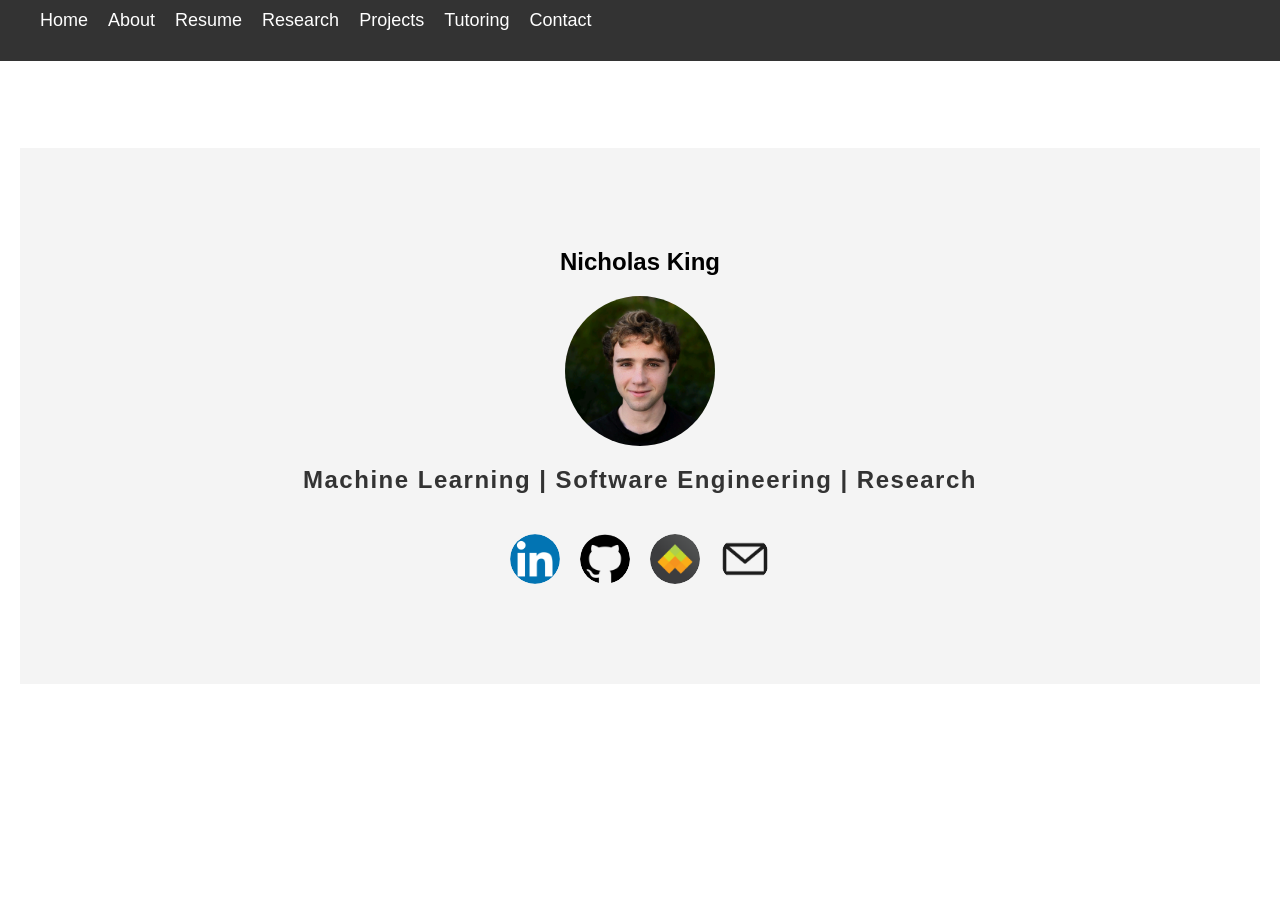
==== index.html @ 373a7e51 "04/12/2025 Update 1" ====
\index.html
<!DOCTYPE html>
<html lang="en">
<head>
    <meta charset="UTF-8">
    <meta name="viewport" content="width=device-width, initial-scale=1.0">
    <title>Starfractor's Homepage</title>
    <link rel="stylesheet" href="css/styles.css">
</head>

<body>
    <!-- Navigation Bar -->
    <nav>
        <ul>
            <li><a href="index.html">Home</a></li>
            <li><a href="about.html">About</a></li>
            <li><a href="resume.html">Resume</a></li>
            <li><a href="research.html">Research</a></li>
            <li><a href="projects.html">Projects</a></li>
            <li><a href="tutoring.html">Tutoring</a></li>
            <li><a href="contact.html">Contact</a></li>
        </ul>
    </nav>

    <!-- Page Content -->
    <div class="content">
        <!-- Home Section -->
        <section class="home-section">
            <h1>Nicholas King</h1>
            <img src="img/Nicholas_King_Profile.jpg" alt="Nicholas King Profile">
            <p class="subtitle">Machine Learning | Software Engineering | Research</p>

            <!-- Social Media Buttons -->
            <div class="social-buttons">
                <a href="https://www.linkedin.com/in/ncking/" target="_blank">
                    <img src="img/linkedin_logo.png" alt="LinkedIn">
                </a>
                <a href="https://github.com/Starfractor" target="_blank">
                    <img src="img/github_logo.png" alt="GitHub">
                </a>
                <a href="https://www.wyzant.com/Tutors/nicholck" target="_blank">
                    <img src="img/wyzant_logo.png" alt="Wyzant">
                </a>
                <a href="mailto:nicholck.king@gmail.com">
                    <img src="img/email_logo.png" alt="Email">
                </a>
            </div>
        </section>
    </div>
</body>
</html>
---- css/styles.css ----
/* Basic reset */
* {
    margin: 0;
    padding: 0;
    box-sizing: border-box;
}

/* Styling the body */
body {
    font-family: Arial, sans-serif;
}

/* Navbar styling */
nav {
    background-color: #333;
    padding: 10px 20px;
    position: fixed;
    width: 100%;
    top: 0;
    z-index: 1000;
}

nav ul {
    list-style: none;
    display: flex;
    justify-content: flex-start;
}

nav ul li {
    margin-right: 20px;
}

nav ul li a {
    color: white;
    text-decoration: none;
    font-size: 18px;
}

nav ul li a:hover {
    color: #f0a500;
}

/* Add some padding to the page content */
.content {
    padding: 80px 20px;
}

/* Sections styling */
section {
    margin: 50px 0;
    padding: 40px;
}

/* Home section styling */
.home-section {
    background-color: #f4f4f4;
    text-align: center;
    padding: 100px 20px;
}

/* Style for subtitle text in the Home section */
.home-section p.subtitle {
    font-size: 24px;
    color: #333;
    margin-top: 20px;
    font-weight: bold;
    letter-spacing: 1.5px;
}

/* Image styling for the home section */
.home-section img {
    margin-top: 20px;
    width: 150px;
    height: 150px;
    border-radius: 50%;
    object-fit: cover;
}

/* Social buttons section - updated for better centering */
.social-buttons {
    margin-top: 40px;
    display: flex;
    justify-content: center;
    align-items: center; /* Added for vertical alignment */
    gap: 20px;
    text-align: center; /* Additional centering */
}

/* Styling individual social buttons */
.social-buttons a {
    display: flex; /* Changed from inline-block to flex */
    justify-content: center; /* Center horizontally */
    align-items: center; /* Center vertically */
    width: 50px;
    height: 50px;
    border-radius: 50%;
    overflow: hidden;
    padding: 0; /* Reset padding */
    margin: 0; /* Reset margin */
}

/* Styling for the images inside buttons */
.social-buttons img {
    width: 100%;
    height: 100%;
    object-fit: contain; /* Changed from cover to contain */
    padding: 0;
    margin: 0;
    display: block; /* Make sure images are blocks */
}

/* Page section styling */
.page-section {
    max-width: 800px;
    margin: 0 auto;
    padding: 40px;
    background-color: #f9f9f9;
    border-radius: 8px;
    box-shadow: 0 2px 5px rgba(0,0,0,0.1);
}

.page-section h2 {
    color: #333;
    margin-bottom: 20px;
    border-bottom: 2px solid #f0a500;
    padding-bottom: 10px;
}

.page-section p {
    line-height: 1.6;
    margin-bottom: 15px;
}

/* Testimonial styling for tutoring page */
.testimonial {
    margin: 20px 0;
    padding: 15px;
    background-color: #f5f5f5;
    border-left: 4px solid #f0a500;
    font-style: italic;
}

.testimonial-author {
    text-align: right;
    font-weight: bold;
    font-style: normal;
}

/* List styling */
ul, ol {
    margin-left: 20px;
    margin-bottom: 15px;
}

li {
    margin-bottom: 5px;
}

/* Link styling */
a {
    color: #0066cc;
    text-decoration: none;
}

a:hover {
    text-decoration: underline;
}

/* Responsive design for smaller screens */
@media (max-width: 768px) {
    nav ul {
        flex-direction: column;
        align-items: center;
    }
    
    nav ul li {
        margin-right: 0;
        margin-bottom: 10px;
    }
    
    .home-section {
        padding: 60px 10px;
    }
    
    .page-section {
        padding: 20px;
    }
}
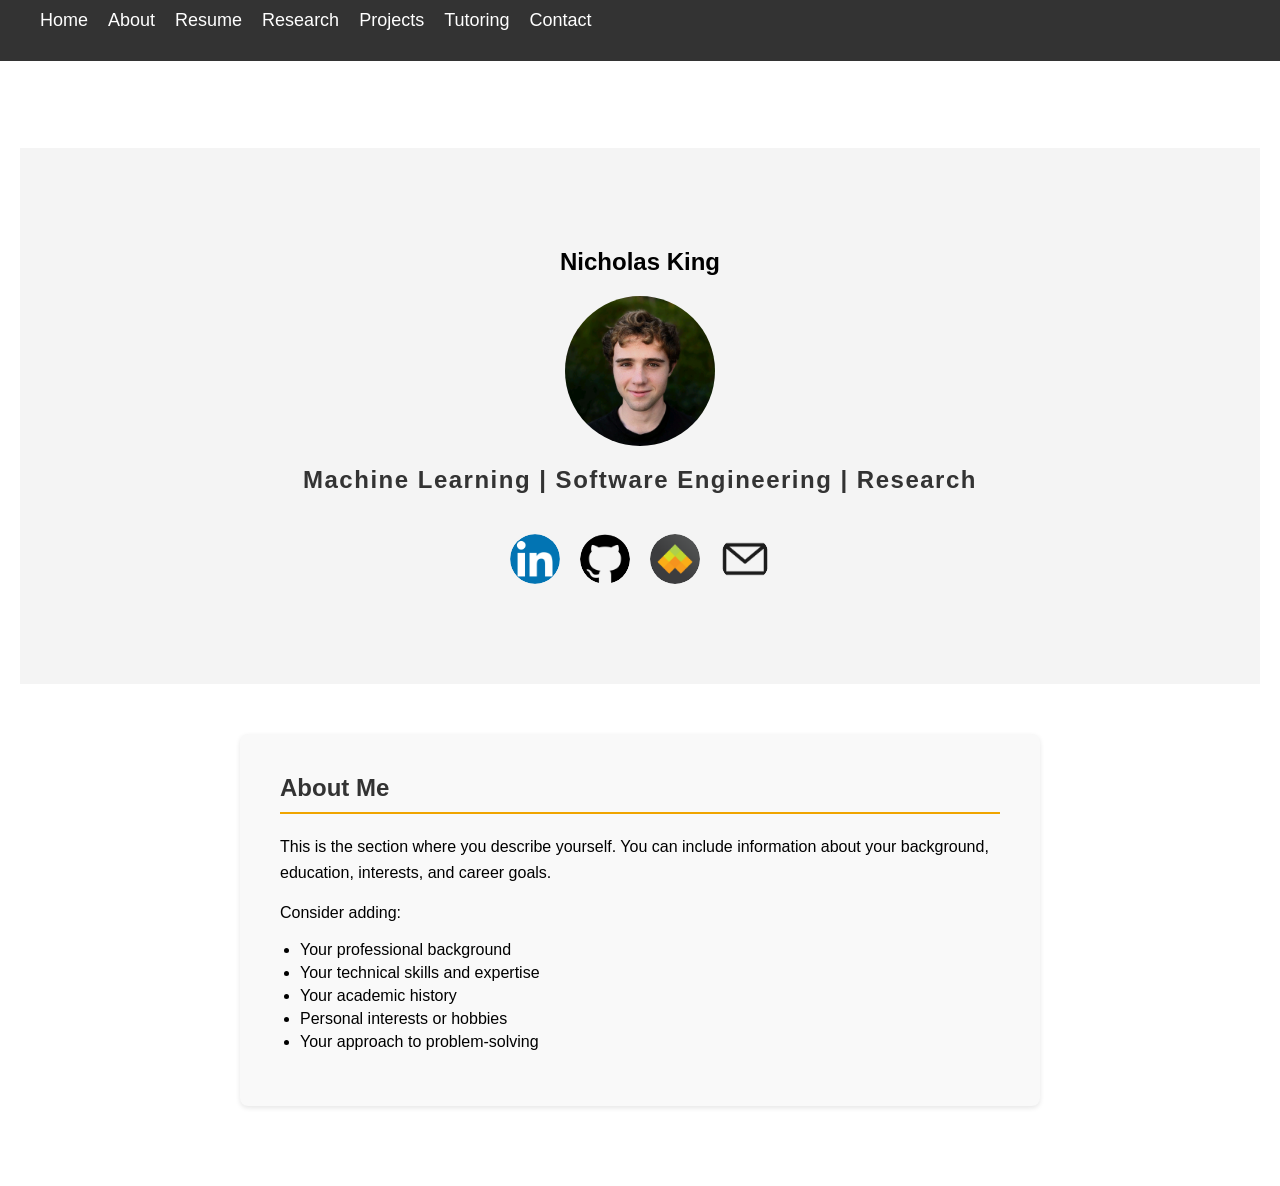
==== commit 436befa6: "2026-03-24" ====
--- a/index.html
+++ b/index.html
@@ -13,7 +13,7 @@
     <nav>
         <ul>
             <li><a href="index.html">Home</a></li>
-            <li><a href="about.html">About</a></li>
+            <li><a href="#about">About</a></li>
             <li><a href="resume.html">Resume</a></li>
             <li><a href="research.html">Research</a></li>
             <li><a href="projects.html">Projects</a></li>
@@ -46,6 +46,19 @@
                 </a>
             </div>
         </section>
+
+        <section id="about" class="page-section">
+            <h2>About Me</h2>
+            <p>This is the section where you describe yourself. You can include information about your background, education, interests, and career goals.</p>
+            <p>Consider adding:</p>
+            <ul>
+                <li>Your professional background</li>
+                <li>Your technical skills and expertise</li>
+                <li>Your academic history</li>
+                <li>Personal interests or hobbies</li>
+                <li>Your approach to problem-solving</li>
+            </ul>
+        </section>
     </div>
 </body>
 </html>
--- a/css/styles.css
+++ b/css/styles.css
@@ -49,6 +49,10 @@
 section {
     margin: 50px 0;
     padding: 40px;
+}
+
+section[id] {
+    scroll-margin-top: 100px;
 }
 
 /* Home section styling */
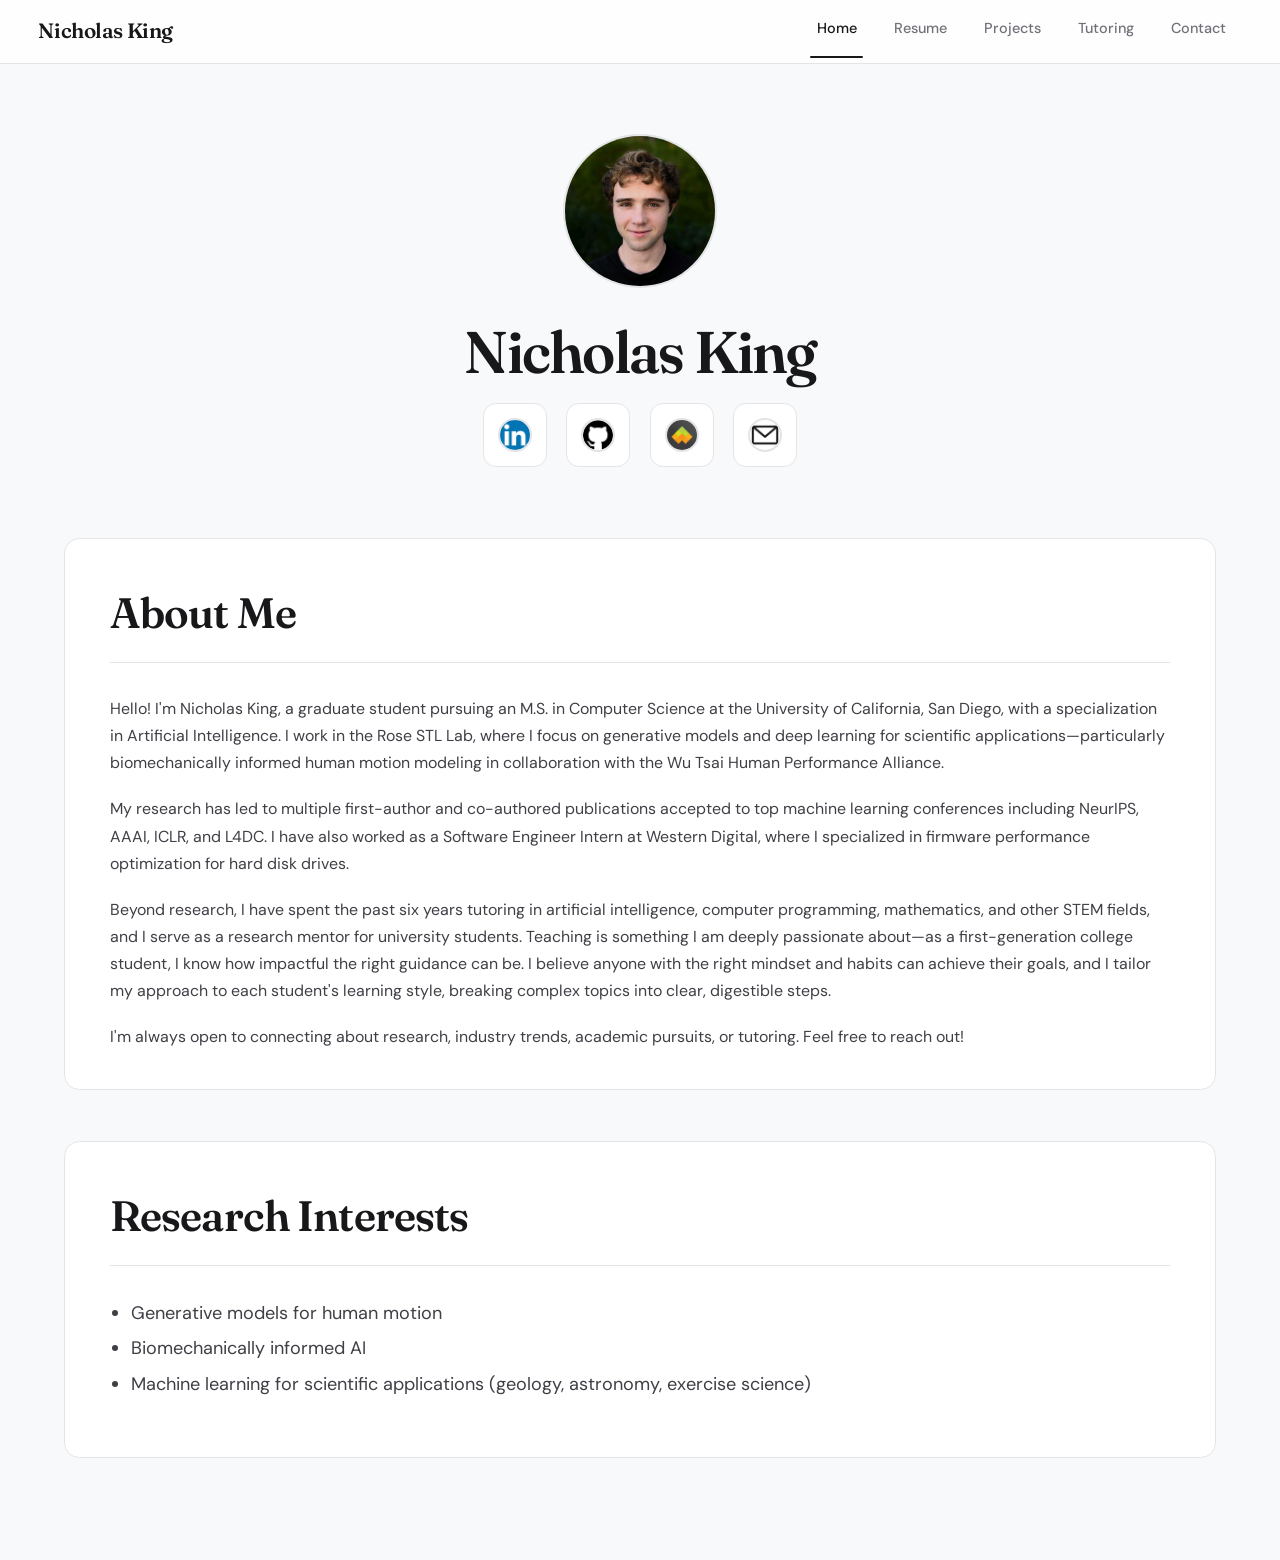
==== commit 04948e4a: "07-20-2026" ====
--- a/index.html
+++ b/index.html
@@ -1,64 +1,86 @@
-\index.html
 <!DOCTYPE html>
 <html lang="en">
 <head>
     <meta charset="UTF-8">
     <meta name="viewport" content="width=device-width, initial-scale=1.0">
-    <title>Starfractor's Homepage</title>
+    <title>Nicholas King</title>
     <link rel="stylesheet" href="css/styles.css">
 </head>
 
 <body>
-    <!-- Navigation Bar -->
     <nav>
+        <p class="site-name"><a href="index.html">Nicholas King</a></p>
         <ul>
-            <li><a href="index.html">Home</a></li>
-            <li><a href="#about">About</a></li>
+            <li><a href="index.html" class="active">Home</a></li>
             <li><a href="resume.html">Resume</a></li>
-            <li><a href="research.html">Research</a></li>
             <li><a href="projects.html">Projects</a></li>
             <li><a href="tutoring.html">Tutoring</a></li>
             <li><a href="contact.html">Contact</a></li>
         </ul>
     </nav>
 
-    <!-- Page Content -->
     <div class="content">
-        <!-- Home Section -->
         <section class="home-section">
-            <h1>Nicholas King</h1>
-            <img src="img/Nicholas_King_Profile.jpg" alt="Nicholas King Profile">
-            <p class="subtitle">Machine Learning | Software Engineering | Research</p>
+            <div class="hero-inner">
+                <img src="img/profile_photo.jpg" alt="Profile photo">
+                <div class="hero-text">
+                    <h1>Nicholas King</h1>
 
-            <!-- Social Media Buttons -->
-            <div class="social-buttons">
-                <a href="https://www.linkedin.com/in/ncking/" target="_blank">
-                    <img src="img/linkedin_logo.png" alt="LinkedIn">
-                </a>
-                <a href="https://github.com/Starfractor" target="_blank">
-                    <img src="img/github_logo.png" alt="GitHub">
-                </a>
-                <a href="https://www.wyzant.com/Tutors/nicholck" target="_blank">
-                    <img src="img/wyzant_logo.png" alt="Wyzant">
-                </a>
-                <a href="mailto:nicholck.king@gmail.com">
-                    <img src="img/email_logo.png" alt="Email">
-                </a>
+                    <div class="social-buttons">
+                        <a href="https://www.linkedin.com/in/ncking/" target="_blank" rel="noopener noreferrer">
+                            <img src="img/linkedin_logo.png" alt="LinkedIn">
+                        </a>
+                        <a href="https://github.com/Starfractor" target="_blank" rel="noopener noreferrer">
+                            <img src="img/github_logo.png" alt="GitHub">
+                        </a>
+                        <a href="https://www.wyzant.com/Tutors/nicholck" target="_blank" rel="noopener noreferrer">
+                            <img src="img/wyzant_logo.png" alt="Wyzant">
+                        </a>
+                        <a href="mailto:nicholck.king@gmail.com">
+                            <img src="img/email_logo.png" alt="Email">
+                        </a>
+                    </div>
+                </div>
             </div>
         </section>
 
         <section id="about" class="page-section">
             <h2>About Me</h2>
-            <p>This is the section where you describe yourself. You can include information about your background, education, interests, and career goals.</p>
-            <p>Consider adding:</p>
+            <p>
+                Hello! I'm Nicholas King, a graduate student pursuing an M.S. in Computer Science at the
+                University of California, San Diego, with a specialization in Artificial Intelligence. I work
+                in the Rose STL Lab, where I focus on generative models and deep learning for scientific
+                applications—particularly biomechanically informed human motion modeling in collaboration with
+                the Wu Tsai Human Performance Alliance.
+            </p>
+            <p>
+                My research has led to multiple first-author and co-authored publications accepted to top
+                machine learning conferences including NeurIPS, AAAI, ICLR, and L4DC. I have also worked as a
+                Software Engineer Intern at Western Digital, where I specialized in firmware performance
+                optimization for hard disk drives.
+            </p>
+            <p>
+                Beyond research, I have spent the past six years tutoring in artificial intelligence, computer
+                programming, mathematics, and other STEM fields, and I serve as a research mentor for university
+                students. Teaching is something I am deeply passionate about—as a first-generation college
+                student, I know how impactful the right guidance can be. I believe anyone with the right mindset
+                and habits can achieve their goals, and I tailor my approach to each student's learning style,
+                breaking complex topics into clear, digestible steps.
+            </p>
+            <p>
+                I'm always open to connecting about research, industry trends, academic pursuits, or tutoring.
+                Feel free to reach out!
+            </p>
+        </section>
+
+        <section class="page-section">
+            <h2>Research Interests</h2>
             <ul>
-                <li>Your professional background</li>
-                <li>Your technical skills and expertise</li>
-                <li>Your academic history</li>
-                <li>Personal interests or hobbies</li>
-                <li>Your approach to problem-solving</li>
+                <li>Generative models for human motion</li>
+                <li>Biomechanically informed AI</li>
+                <li>Machine learning for scientific applications (geology, astronomy, exercise science)</li>
             </ul>
         </section>
     </div>
 </body>
-</html>+</html>
--- a/css/styles.css
+++ b/css/styles.css
@@ -1,192 +1,698 @@
-/* Basic reset */
+@import url('https://fonts.googleapis.com/css2?family=Fraunces:opsz,wght@9..144,500;9..144,600&family=DM+Sans:ital,opsz,wght@0,9..40,400;0,9..40,500;1,9..40,400&family=JetBrains+Mono:wght@400;500&display=swap');
+
 * {
     margin: 0;
     padding: 0;
     box-sizing: border-box;
 }
 
-/* Styling the body */
+:root {
+    --bg: #f8f9fa;
+    --surface: #ffffff;
+    --ink: #18181b;
+    --muted: #71717a;
+    --rule: #e4e4e7;
+    --rule-strong: #d4d4d8;
+    --accent: #18181b;
+    --accent-hover: #52525b;
+    --max-width: 96vw;
+    --ease-out: cubic-bezier(0.22, 1, 0.36, 1);
+
+    /* Fluid scale — grows with viewport */
+    --nav-height: clamp(3.25rem, 5vw, 5rem);
+    --space-xs: clamp(0.25rem, 0.5vw, 0.5rem);
+    --space-sm: clamp(0.5rem, 1vw, 0.85rem);
+    --space-md: clamp(0.85rem, 1.5vw, 1.25rem);
+    --space-lg: clamp(1.25rem, 2.5vw, 2rem);
+    --space-xl: clamp(2rem, 4vw, 3.5rem);
+    --radius-sm: clamp(0.35rem, 0.6vw, 0.5rem);
+    --radius-md: clamp(0.5rem, 1vw, 0.75rem);
+    --radius-lg: clamp(0.65rem, 1.2vw, 1rem);
+}
+
+html {
+    /* Root scale: all rem units follow viewport size */
+    font-size: clamp(15px, 0.45rem + 0.85vw, 22px);
+    scroll-behavior: smooth;
+}
+
 body {
-    font-family: Arial, sans-serif;
-}
-
-/* Navbar styling */
+    font-family: 'DM Sans', system-ui, sans-serif;
+    background-color: var(--bg);
+    color: var(--ink);
+    line-height: 1.7;
+    min-height: 100vh;
+    font-size: 1rem;
+}
+
+/* Top navigation */
 nav {
-    background-color: #333;
-    padding: 10px 20px;
     position: fixed;
-    width: 100%;
     top: 0;
-    z-index: 1000;
+    left: 0;
+    right: 0;
+    height: var(--nav-height);
+    background: rgba(255, 255, 255, 0.82);
+    backdrop-filter: blur(clamp(8px, 1.5vw, 14px));
+    -webkit-backdrop-filter: blur(clamp(8px, 1.5vw, 14px));
+    border-bottom: 1px solid var(--rule);
+    padding: 0 clamp(1rem, 3vw, 2.5rem);
+    display: flex;
+    align-items: center;
+    justify-content: space-between;
+    z-index: 100;
+    animation: navDrop 0.55s var(--ease-out) both;
+}
+
+.site-name {
+    font-family: 'Fraunces', Georgia, serif;
+    font-size: clamp(1.15rem, 1.6vw, 1.55rem);
+    font-weight: 600;
+    letter-spacing: -0.02em;
+    line-height: 1;
+    display: flex;
+    align-items: center;
+    height: 100%;
+}
+
+.site-name a {
+    color: var(--ink);
+    text-decoration: none;
+    transition: opacity 0.2s ease;
+}
+
+.site-name a:hover {
+    opacity: 0.65;
 }
 
 nav ul {
     list-style: none;
     display: flex;
-    justify-content: flex-start;
+    align-items: center;
+    height: 100%;
+    gap: var(--space-xs);
+    margin: 0;
 }
 
 nav ul li {
-    margin-right: 20px;
+    display: flex;
+    align-items: center;
+    height: 100%;
 }
 
 nav ul li a {
-    color: white;
+    position: relative;
+    display: flex;
+    align-items: center;
+    height: 100%;
+    font-size: clamp(0.8rem, 1vw, 1rem);
+    font-weight: 500;
+    color: var(--muted);
     text-decoration: none;
-    font-size: 18px;
+    padding: 0 clamp(0.5rem, 1.2vw, 0.85rem);
+    border-radius: var(--radius-sm);
+    transition: color 0.25s ease, background-color 0.25s ease;
+}
+
+nav ul li a::after {
+    content: '';
+    position: absolute;
+    bottom: 0.1em;
+    left: 50%;
+    width: 0;
+    height: clamp(1px, 0.15vw, 2px);
+    background: var(--ink);
+    border-radius: 1px;
+    transition: width 0.3s var(--ease-out), left 0.3s var(--ease-out);
 }
 
 nav ul li a:hover {
-    color: #f0a500;
-}
-
-/* Add some padding to the page content */
+    color: var(--ink);
+}
+
+nav ul li a:hover::after,
+nav ul li a.active::after {
+    width: calc(100% - 1.2em);
+    left: 0.6em;
+}
+
+nav ul li a.active {
+    color: var(--ink);
+}
+
+@keyframes navDrop {
+    from {
+        opacity: 0;
+        transform: translateY(-100%);
+    }
+    to {
+        opacity: 1;
+        transform: translateY(0);
+    }
+}
+
+/* Main content */
 .content {
-    padding: 80px 20px;
-}
-
-/* Sections styling */
+    width: var(--max-width);
+    max-width: var(--max-width);
+    margin: 0 auto;
+    padding: calc(var(--nav-height) + var(--space-xl)) clamp(1rem, 3vw, 2.5rem) var(--space-xl);
+    animation: fadeUp 0.65s var(--ease-out) 0.12s both;
+}
+
+@keyframes fadeUp {
+    from {
+        opacity: 0;
+        transform: translateY(clamp(12px, 2vw, 18px));
+    }
+    to {
+        opacity: 1;
+        transform: translateY(0);
+    }
+}
+
 section {
-    margin: 50px 0;
-    padding: 40px;
+    margin-bottom: var(--space-xl);
 }
 
 section[id] {
-    scroll-margin-top: 100px;
-}
-
-/* Home section styling */
+    scroll-margin-top: calc(var(--nav-height) + var(--space-md));
+}
+
+/* Home hero */
 .home-section {
-    background-color: #f4f4f4;
+    padding: var(--space-md) 0 var(--space-xl);
+    margin-bottom: var(--space-md);
     text-align: center;
-    padding: 100px 20px;
-}
-
-/* Style for subtitle text in the Home section */
+}
+
+.hero-inner {
+    display: flex;
+    flex-direction: column;
+    align-items: center;
+    gap: clamp(1rem, 2.5vw, 1.75rem);
+    animation: fadeUp 0.7s var(--ease-out) 0.2s both;
+}
+
+.home-section img {
+    width: clamp(5.5rem, 12vw, 9rem);
+    height: clamp(5.5rem, 12vw, 9rem);
+    object-fit: cover;
+    border-radius: 50%;
+    flex-shrink: 0;
+    border: clamp(1px, 0.2vw, 2px) solid var(--rule);
+    transition: transform 0.4s var(--ease-out), box-shadow 0.4s var(--ease-out);
+}
+
+.home-section img:hover {
+    transform: scale(1.04);
+    box-shadow: 0 clamp(4px, 1vw, 8px) clamp(16px, 3vw, 30px) rgba(0, 0, 0, 0.08);
+}
+
+.hero-text {
+    display: flex;
+    flex-direction: column;
+    align-items: center;
+}
+
+.home-section h1 {
+    font-family: 'Fraunces', Georgia, serif;
+    font-size: clamp(1.85rem, 4vw + 0.5rem, 3.25rem);
+    font-weight: 600;
+    letter-spacing: -0.03em;
+    line-height: 1.1;
+    color: var(--ink);
+}
+
 .home-section p.subtitle {
-    font-size: 24px;
-    color: #333;
-    margin-top: 20px;
-    font-weight: bold;
-    letter-spacing: 1.5px;
-}
-
-/* Image styling for the home section */
-.home-section img {
-    margin-top: 20px;
-    width: 150px;
-    height: 150px;
-    border-radius: 50%;
-    object-fit: cover;
-}
-
-/* Social buttons section - updated for better centering */
+    font-family: 'JetBrains Mono', monospace;
+    font-size: clamp(0.65rem, 0.8vw, 0.85rem);
+    color: var(--muted);
+    margin-top: var(--space-sm);
+    letter-spacing: 0.04em;
+}
+
 .social-buttons {
-    margin-top: 40px;
+    margin-top: var(--space-md);
     display: flex;
     justify-content: center;
-    align-items: center; /* Added for vertical alignment */
-    gap: 20px;
-    text-align: center; /* Additional centering */
-}
-
-/* Styling individual social buttons */
+    gap: clamp(0.65rem, 1.5vw, 1.25rem);
+}
+
 .social-buttons a {
-    display: flex; /* Changed from inline-block to flex */
-    justify-content: center; /* Center horizontally */
-    align-items: center; /* Center vertically */
-    width: 50px;
-    height: 50px;
-    border-radius: 50%;
-    overflow: hidden;
-    padding: 0; /* Reset padding */
-    margin: 0; /* Reset margin */
-}
-
-/* Styling for the images inside buttons */
+    display: flex;
+    align-items: center;
+    justify-content: center;
+    width: clamp(2.75rem, 5vw, 4.5rem);
+    height: clamp(2.75rem, 5vw, 4.5rem);
+    border-radius: var(--radius-md);
+    background: var(--surface);
+    border: 1px solid var(--rule);
+    transition: transform 0.25s var(--ease-out), border-color 0.25s ease, box-shadow 0.25s ease;
+}
+
+.social-buttons a:hover {
+    transform: translateY(clamp(-1px, -0.2vw, -2px));
+    border-color: var(--rule-strong);
+    box-shadow: 0 clamp(2px, 0.5vw, 4px) clamp(8px, 1.5vw, 12px) rgba(0, 0, 0, 0.06);
+    text-decoration: none;
+}
+
 .social-buttons img {
+    width: 55%;
+    height: 55%;
+    object-fit: contain;
+    display: block;
+}
+
+/* Page sections */
+.page-section {
     width: 100%;
-    height: 100%;
-    object-fit: contain; /* Changed from cover to contain */
+    background: var(--surface);
+    border: 1px solid var(--rule);
+    border-radius: var(--radius-lg);
+    padding: clamp(1.5rem, 3vw, 2.75rem) clamp(1.25rem, 3.5vw, 3rem);
+    transition: box-shadow 0.35s ease;
+}
+
+.page-section:hover {
+    box-shadow: 0 clamp(2px, 0.5vw, 4px) clamp(12px, 2.5vw, 24px) rgba(0, 0, 0, 0.04);
+}
+
+.page-section h2 {
+    font-family: 'Fraunces', Georgia, serif;
+    font-size: clamp(1.75rem, 2.5vw + 0.75rem, 2.35rem);
+    font-weight: 600;
+    letter-spacing: -0.02em;
+    color: var(--ink);
+    margin-bottom: var(--space-lg);
+    padding-bottom: var(--space-sm);
+    border-bottom: 1px solid var(--rule);
+}
+
+.page-section h3 {
+    font-family: 'Fraunces', Georgia, serif;
+    font-size: clamp(1.15rem, 1.4vw + 0.45rem, 1.5rem);
+    font-weight: 600;
+    letter-spacing: -0.01em;
+    text-transform: none;
+    color: var(--ink);
+    margin: var(--space-xl) 0 var(--space-md);
+}
+
+.page-section h3:first-of-type {
+    margin-top: 0;
+}
+
+.page-section p {
+    margin-bottom: var(--space-md);
+    color: #3f3f46;
+    font-size: clamp(0.88rem, 0.85vw + 0.2rem, 0.98rem);
+}
+
+.page-section p:last-child {
+    margin-bottom: 0;
+}
+
+/* Entry blocks */
+.entry-card {
+    margin-bottom: var(--space-lg);
+    padding-bottom: var(--space-lg);
+    border-bottom: 1px solid var(--rule);
+    animation: fadeUp 0.5s var(--ease-out) both;
+}
+
+.entry-card:nth-child(1) { animation-delay: 0.08s; }
+.entry-card:nth-child(2) { animation-delay: 0.16s; }
+.entry-card:nth-child(3) { animation-delay: 0.24s; }
+.entry-card:nth-child(4) { animation-delay: 0.32s; }
+
+.entry-card:last-child {
+    margin-bottom: 0;
+    padding-bottom: 0;
+    border-bottom: none;
+}
+
+.entry-header {
+    display: flex;
+    justify-content: space-between;
+    align-items: flex-start;
+    gap: var(--space-md);
+    margin-bottom: 0.1em;
+}
+
+.entry-header:has(.entry-title) {
+    margin-bottom: var(--space-sm);
+}
+
+.entry-title {
+    flex: 1;
+    min-width: 0;
+}
+
+.entry-title h4 {
+    font-family: 'DM Sans', system-ui, sans-serif;
+    font-size: clamp(0.95rem, 0.9vw + 0.35rem, 1.05rem);
+    font-weight: 600;
+    letter-spacing: -0.01em;
+    margin-bottom: 0.05em;
+    color: var(--ink);
+}
+
+.entry-title .entry-gpa {
+    margin: 0;
+    line-height: 1.4;
+}
+
+.entry-header h4 {
+    font-family: 'DM Sans', system-ui, sans-serif;
+    font-size: clamp(0.95rem, 0.9vw + 0.35rem, 1.05rem);
+    font-weight: 600;
+    letter-spacing: -0.01em;
+    margin-bottom: 0;
+    color: var(--ink);
+    flex: 1;
+    min-width: 0;
+}
+
+.entry-card h4 {
+    font-family: 'DM Sans', system-ui, sans-serif;
+    font-size: clamp(0.95rem, 0.9vw + 0.35rem, 1.05rem);
+    font-weight: 600;
+    letter-spacing: -0.01em;
+    margin-bottom: 0.2em;
+    color: var(--ink);
+}
+
+.entry-card .entry-date {
+    font-family: 'JetBrains Mono', monospace;
+    font-size: clamp(0.72rem, 0.75vw, 0.82rem);
+    color: var(--muted);
+    letter-spacing: 0.02em;
+    margin-bottom: 0;
+    flex-shrink: 0;
+    text-align: right;
+    white-space: nowrap;
+}
+
+.entry-header + .entry-degree,
+.entry-header + .entry-org {
+    margin-top: 0;
+}
+
+.entry-card p {
+    margin-top: 0;
+    margin-bottom: 0.2em;
+}
+
+.entry-card p:last-child {
+    margin-bottom: 0;
+}
+
+.entry-card .entry-degree {
+    font-size: clamp(0.88rem, 0.85vw + 0.2rem, 0.98rem);
+    color: #3f3f46;
+    margin-bottom: 0.25em;
+    line-height: 1.5;
+}
+
+.entry-card .entry-gpa {
+    font-size: clamp(0.85rem, 0.8vw + 0.15rem, 0.92rem);
+    color: var(--muted);
+    margin: 0;
+}
+
+.entry-card .entry-meta {
+    font-family: 'JetBrains Mono', monospace;
+    font-size: clamp(0.72rem, 0.75vw, 0.82rem);
+    color: var(--muted);
+    letter-spacing: 0.02em;
+    margin-bottom: var(--space-sm);
+    line-height: 1.6;
+}
+
+.entry-card .entry-org {
+    font-size: clamp(0.88rem, 0.85vw + 0.2rem, 0.98rem);
+    color: var(--muted);
+    margin-bottom: var(--space-sm);
+}
+
+.entry-card ul {
+    margin-left: 1.2em;
+    margin-bottom: 0;
+}
+
+.entry-card li {
+    margin-bottom: 0.3em;
+    color: #3f3f46;
+    font-size: clamp(0.88rem, 0.85vw + 0.2rem, 0.98rem);
+}
+
+.entry-links {
+    margin-top: 0;
+    margin-bottom: var(--space-sm);
+    font-family: 'JetBrains Mono', monospace;
+    font-size: clamp(0.65rem, 0.8vw, 0.8rem);
+}
+
+.entry-links a {
+    margin-right: var(--space-md);
+}
+
+/* Project entries with image on the right */
+.project-entry {
+    display: flex;
+    align-items: center;
+    gap: clamp(1.25rem, 3vw, 2.5rem);
+}
+
+.project-content {
+    flex: 1 1 48%;
+    min-width: 0;
+}
+
+.project-image {
+    flex: 1 1 48%;
+    min-width: 0;
+    display: flex;
+    align-items: center;
+    justify-content: center;
+}
+
+.project-image img {
+    display: block;
+    width: 100%;
+    height: auto;
+    border-radius: var(--radius-md);
+    border: 1px solid var(--rule);
+}
+
+/* Skills */
+.skill-group {
+    margin-bottom: var(--space-md);
+    animation: fadeUp 0.5s var(--ease-out) both;
+}
+
+.skill-group:nth-child(1) { animation-delay: 0.1s; }
+.skill-group:nth-child(2) { animation-delay: 0.18s; }
+.skill-group:nth-child(3) { animation-delay: 0.26s; }
+
+.skill-group:last-child {
+    margin-bottom: 0;
+}
+
+.skill-group h4 {
+    font-family: 'DM Sans', system-ui, sans-serif;
+    font-size: clamp(0.88rem, 0.85vw + 0.2rem, 0.98rem);
+    font-weight: 600;
+    letter-spacing: 0;
+    text-transform: none;
+    color: var(--ink);
+    margin-bottom: 0.3em;
+}
+
+.skill-tags {
+    list-style: none;
+    margin: 0;
     padding: 0;
+    font-size: clamp(0.85rem, 0.8vw + 0.15rem, 0.92rem);
+    line-height: 1.7;
+    color: #3f3f46;
+}
+
+.skill-tags li {
+    display: inline;
     margin: 0;
-    display: block; /* Make sure images are blocks */
-}
-
-/* Page section styling */
-.page-section {
-    max-width: 800px;
-    margin: 0 auto;
-    padding: 40px;
-    background-color: #f9f9f9;
-    border-radius: 8px;
-    box-shadow: 0 2px 5px rgba(0,0,0,0.1);
-}
-
-.page-section h2 {
-    color: #333;
-    margin-bottom: 20px;
-    border-bottom: 2px solid #f0a500;
-    padding-bottom: 10px;
-}
-
-.page-section p {
-    line-height: 1.6;
-    margin-bottom: 15px;
-}
-
-/* Testimonial styling for tutoring page */
-.testimonial {
-    margin: 20px 0;
-    padding: 15px;
-    background-color: #f5f5f5;
-    border-left: 4px solid #f0a500;
-    font-style: italic;
-}
-
-.testimonial-author {
-    text-align: right;
-    font-weight: bold;
-    font-style: normal;
-}
-
-/* List styling */
+}
+
+.skill-tags li:not(:last-child)::after {
+    content: ' · ';
+    color: var(--rule-strong);
+}
+
+/* Tutoring highlight */
+.highlight-box {
+    background: var(--bg);
+    border: 1px solid var(--rule);
+    border-radius: var(--radius-md);
+    padding: clamp(1rem, 2vw, 1.5rem) clamp(1.1rem, 2.5vw, 1.75rem);
+    margin: var(--space-lg) 0;
+    animation: fadeUp 0.5s var(--ease-out) 0.15s both;
+}
+
+.highlight-box h3 {
+    margin-top: 0;
+}
+
+.highlight-box ul {
+    list-style: none;
+    margin: 0;
+    padding: 0;
+}
+
+.highlight-box li {
+    margin-bottom: 0.25em;
+    color: #3f3f46;
+}
+
+.highlight-box .rate {
+    font-family: 'Fraunces', Georgia, serif;
+    font-size: clamp(1.2rem, 2vw + 0.5rem, 1.75rem);
+    font-weight: 600;
+    color: var(--ink);
+}
+
+/* Contact */
+.contact-grid {
+    margin-top: var(--space-lg);
+}
+
+.contact-item {
+    padding: clamp(0.65rem, 1.5vw, 1rem) 0;
+    border-bottom: 1px solid var(--rule);
+    transition: padding-left 0.25s var(--ease-out);
+}
+
+.contact-item:first-child {
+    border-top: 1px solid var(--rule);
+}
+
+.contact-item:hover {
+    padding-left: clamp(0.2rem, 0.5vw, 0.4rem);
+}
+
+.contact-item strong {
+    display: block;
+    font-family: 'JetBrains Mono', monospace;
+    font-size: clamp(0.6rem, 0.7vw, 0.75rem);
+    font-weight: 500;
+    letter-spacing: 0.08em;
+    text-transform: uppercase;
+    color: var(--muted);
+    margin-bottom: 0.15em;
+}
+
+.contact-item a {
+    font-size: clamp(0.9rem, 1vw, 1.05rem);
+}
+
+/* CTA */
+.cta-section {
+    margin-top: var(--space-lg);
+    padding-top: var(--space-lg);
+    border-top: 1px solid var(--rule);
+}
+
+/* Lists */
 ul, ol {
-    margin-left: 20px;
-    margin-bottom: 15px;
+    margin-left: 1.2em;
+    margin-bottom: var(--space-md);
 }
 
 li {
-    margin-bottom: 5px;
-}
-
-/* Link styling */
+    margin-bottom: 0.25em;
+    color: #3f3f46;
+}
+
+/* Links */
 a {
-    color: #0066cc;
+    color: var(--accent);
     text-decoration: none;
+    border-bottom: 1px solid transparent;
+    transition: color 0.2s ease, border-color 0.2s ease;
 }
 
 a:hover {
-    text-decoration: underline;
-}
-
-/* Responsive design for smaller screens */
-@media (max-width: 768px) {
+    color: var(--accent-hover);
+    border-bottom-color: var(--rule-strong);
+}
+
+/* Reduced motion */
+@media (prefers-reduced-motion: reduce) {
+    *, *::before, *::after {
+        animation-duration: 0.01ms !important;
+        animation-iteration-count: 1 !important;
+        transition-duration: 0.01ms !important;
+    }
+
+    html {
+        scroll-behavior: auto;
+    }
+}
+
+/* Layout-only breakpoint — sizing handled by fluid scale above */
+@media (max-width: 720px) {
+    nav {
+        height: auto;
+        min-height: var(--nav-height);
+        flex-wrap: wrap;
+        gap: var(--space-sm);
+        padding-top: var(--space-sm);
+        padding-bottom: var(--space-sm);
+    }
+
+    .site-name,
+    nav ul,
+    nav ul li,
+    nav ul li a {
+        height: auto;
+    }
+
     nav ul {
+        flex-wrap: wrap;
+        width: 100%;
+    }
+
+    nav ul li a::after {
+        display: none;
+    }
+
+    nav ul li a.active {
+        background: var(--bg);
+    }
+
+    .entry-header {
+        flex-wrap: wrap;
+    }
+
+    .entry-header .entry-date {
+        text-align: left;
+        white-space: normal;
+    }
+
+    .project-entry {
         flex-direction: column;
-        align-items: center;
-    }
-    
-    nav ul li {
-        margin-right: 0;
-        margin-bottom: 10px;
-    }
-    
-    .home-section {
-        padding: 60px 10px;
-    }
-    
-    .page-section {
-        padding: 20px;
-    }
-}+        align-items: stretch;
+    }
+
+    .project-content {
+        flex: none;
+        max-width: none;
+    }
+
+    .project-image {
+        flex: none;
+        width: 100%;
+        max-width: none;
+    }
+}
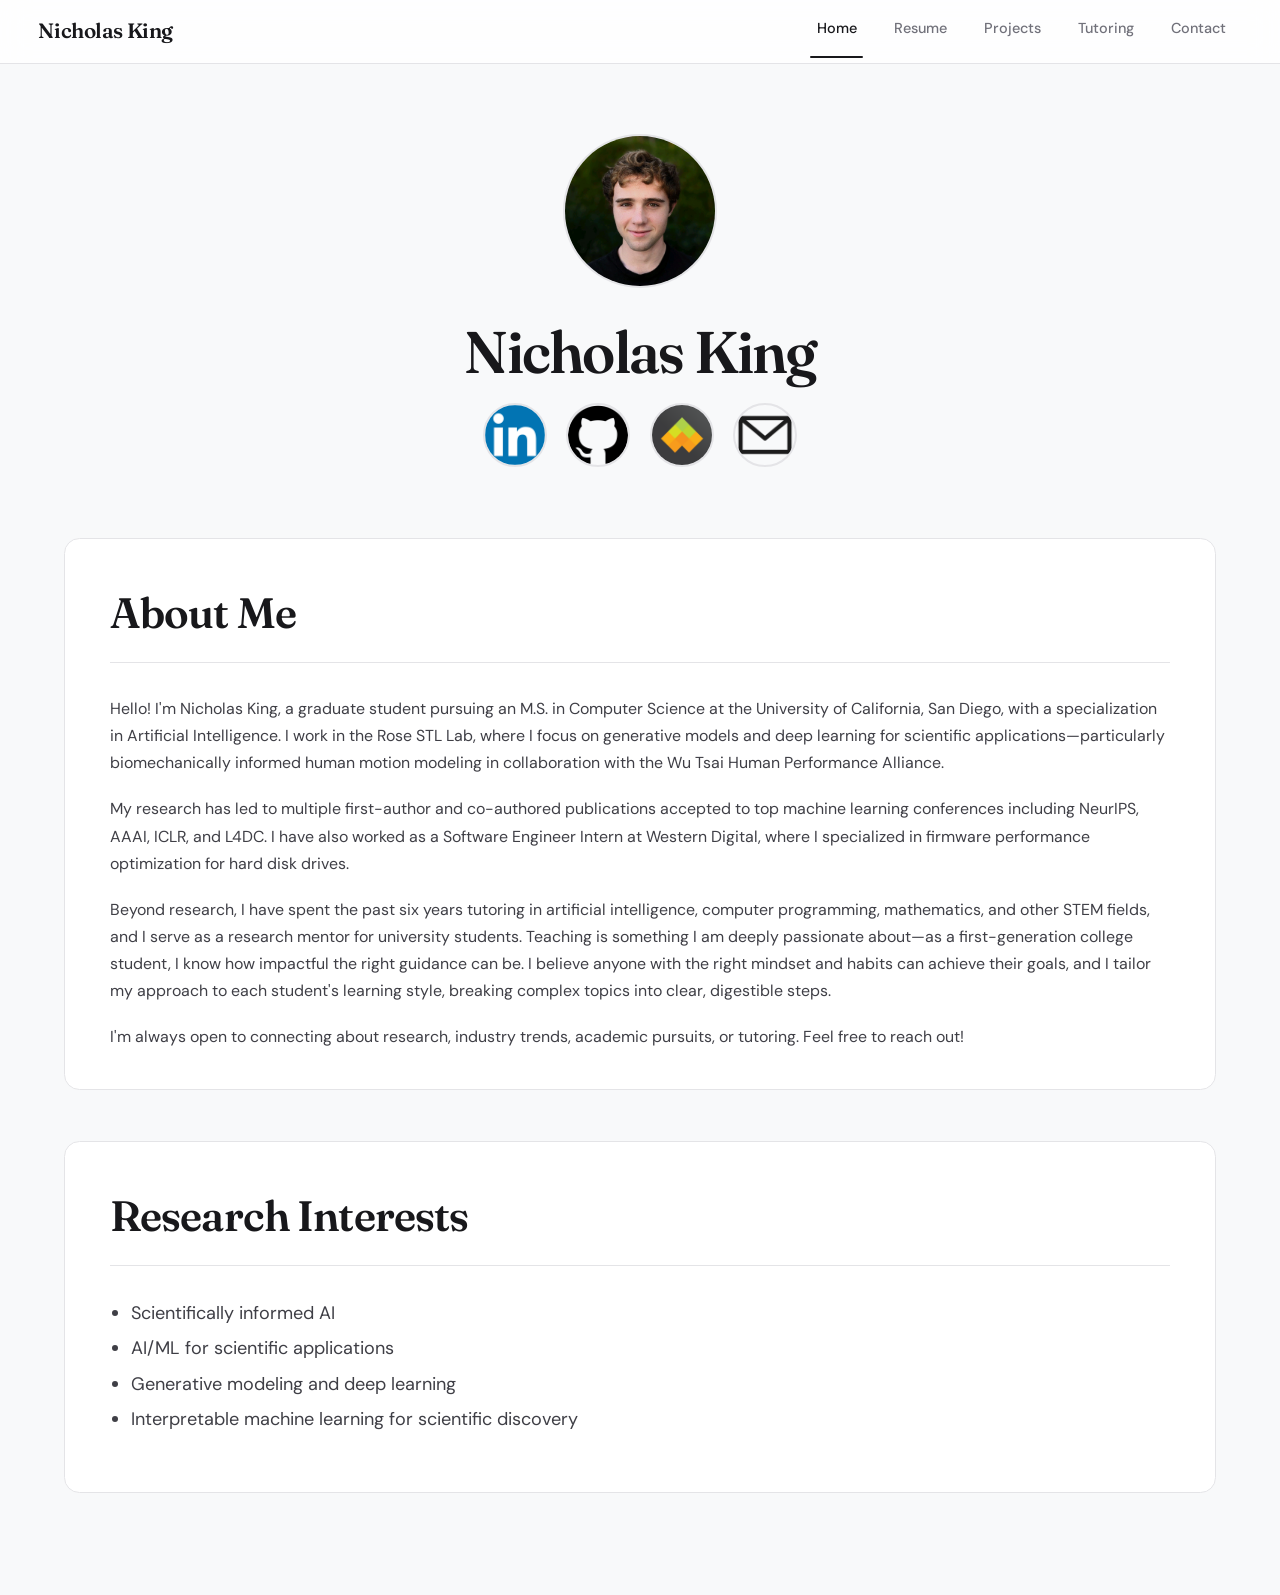
==== commit 6fca3cba: "07-20-2026 part 2" ====
--- a/index.html
+++ b/index.html
@@ -76,9 +76,10 @@
         <section class="page-section">
             <h2>Research Interests</h2>
             <ul>
-                <li>Generative models for human motion</li>
-                <li>Biomechanically informed AI</li>
-                <li>Machine learning for scientific applications (geology, astronomy, exercise science)</li>
+                <li>Scientifically informed AI</li>
+                <li>AI/ML for scientific applications</li>
+                <li>Generative modeling and deep learning</li>
+                <li>Interpretable machine learning for scientific discovery</li>
             </ul>
         </section>
     </div>
--- a/css/styles.css
+++ b/css/styles.css
@@ -245,22 +245,20 @@
     justify-content: center;
     width: clamp(2.75rem, 5vw, 4.5rem);
     height: clamp(2.75rem, 5vw, 4.5rem);
-    border-radius: var(--radius-md);
-    background: var(--surface);
-    border: 1px solid var(--rule);
-    transition: transform 0.25s var(--ease-out), border-color 0.25s ease, box-shadow 0.25s ease;
+    border: none;
+    background: none;
+    transition: transform 0.25s var(--ease-out), opacity 0.25s ease;
 }
 
 .social-buttons a:hover {
     transform: translateY(clamp(-1px, -0.2vw, -2px));
-    border-color: var(--rule-strong);
-    box-shadow: 0 clamp(2px, 0.5vw, 4px) clamp(8px, 1.5vw, 12px) rgba(0, 0, 0, 0.06);
+    opacity: 0.8;
     text-decoration: none;
 }
 
 .social-buttons img {
-    width: 55%;
-    height: 55%;
+    width: 100%;
+    height: 100%;
     object-fit: contain;
     display: block;
 }
@@ -564,21 +562,14 @@
 
 /* Contact */
 .contact-grid {
+    display: flex;
+    flex-direction: column;
+    gap: clamp(0.85rem, 1.5vw, 1.25rem);
     margin-top: var(--space-lg);
 }
 
 .contact-item {
-    padding: clamp(0.65rem, 1.5vw, 1rem) 0;
-    border-bottom: 1px solid var(--rule);
-    transition: padding-left 0.25s var(--ease-out);
-}
-
-.contact-item:first-child {
-    border-top: 1px solid var(--rule);
-}
-
-.contact-item:hover {
-    padding-left: clamp(0.2rem, 0.5vw, 0.4rem);
+    padding: 0;
 }
 
 .contact-item strong {
@@ -589,7 +580,7 @@
     letter-spacing: 0.08em;
     text-transform: uppercase;
     color: var(--muted);
-    margin-bottom: 0.15em;
+    margin-bottom: 0.25em;
 }
 
 .contact-item a {
